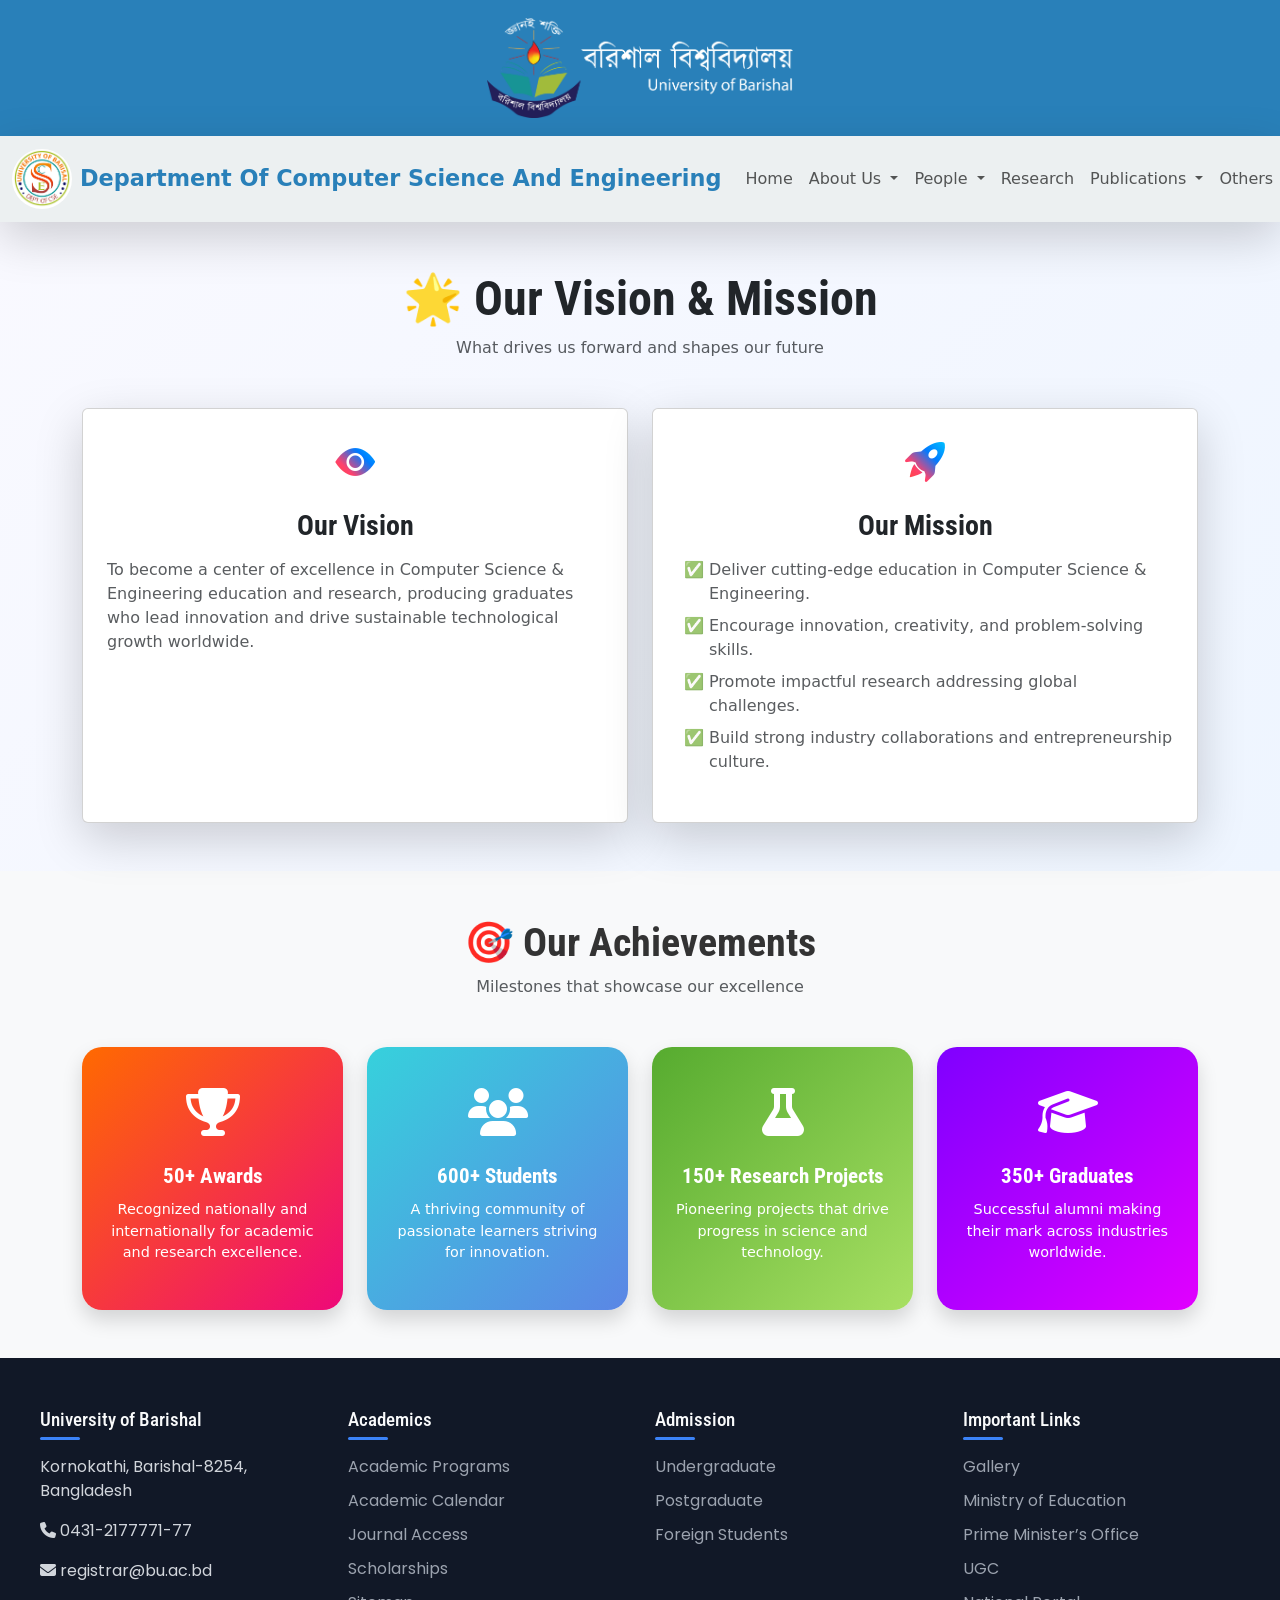
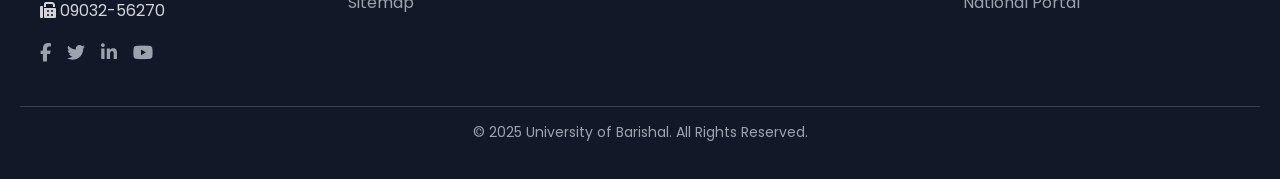
==== about.html @ ca5738fb "ADD All file" ====
<!DOCTYPE html>
<html lang="en">
<head>
    <meta charset="UTF-8">
    <meta name="viewport" content="width=device-width, initial-scale=1.0, maximum-scale=1.0, user-scalable=no">

    
    <link rel="stylesheet" href="style.css">
    
    <link rel="stylesheet" href="https://cdnjs.cloudflare.com/ajax/libs/font-awesome/6.4.0/css/all.min.css">
    <link rel="stylesheet" href="https://cdn.jsdelivr.net/npm/bootstrap-icons@1.10.5/font/bootstrap-icons.css">
    <link href="https://cdn.jsdelivr.net/npm/bootstrap@5.3.7/dist/css/bootstrap.min.css" rel="stylesheet" integrity="sha384-LN+7fdVzj6u52u30Kp6M/trliBMCMKTyK833zpbD+pXdCLuTusPj697FH4R/5mcr" crossorigin="anonymous">
    <link href="https://fonts.googleapis.com/css2?family=Poppins:wght@700&display=swap" rel="stylesheet">
    <link href="https://fonts.googleapis.com/css2?family=Roboto+Condensed:wght@400;700&display=swap" rel="stylesheet">

    <!-- AOS CSS -->
<link href="https://cdn.jsdelivr.net/npm/aos@2.3.4/dist/aos.css" rel="stylesheet">

<!-- AOS JS -->
<script src="https://cdn.jsdelivr.net/npm/aos@2.3.4/dist/aos.js"></script>


<link rel="icon" href="img/bu_logo.png" type="image/x-icon">


    <title>About |  BU CSE </title>

</head>


<body>


    
    <!-- navbar cover -->
<div class="nav_cover" >
    <a href="index.html" class="navbar-brand ">
        <img data-aos="fade-left" src="img/cover_logo.png" class="img-fluid " alt="Bu_logo" style="max-height: 100px; width:auto;">
    </a>
</div>




<!-- Bootstrap Navbar -->
<nav class="navbar navbar-expand-lg sticky-top shadow-lg" id="nav_bar">
  <div class="container-fluid">

    <!-- Logo + Department Name -->
    <a class="navbar-brand d-flex align-items-center" href="index.html">
      <img src="img/cse.jpg" alt="Bu_logo" style="max-height: 60px; width:auto; border-radius: 50%;" class="me-2">
      <span class="dept_name d-none d-md-inline" data-aos="slide-down">Department Of Computer Science And Engineering</span>
    </a>

    <!-- Hamburger Button for Mobile -->
    <button class="navbar-toggler" type="button" data-bs-toggle="collapse" data-bs-target="#navbarMenu" 
      aria-controls="navbarMenu" aria-expanded="false" aria-label="Toggle navigation">
      <span class="navbar-toggler-icon"></span>
    </button>

    <!-- Collapsible Menu -->
    <div class="collapse navbar-collapse" id="navbarMenu">
      <ul class="navbar-nav ms-auto mb-2 mb-lg-0">

        <!-- Home -->
        <li class="nav-item">
          <a class="nav-link" href="index.html">Home</a>
        </li>

        <!-- About Us -->
        <li class="nav-item dropdown">
          <a class="nav-link dropdown-toggle" href="#" id="aboutDropdown" role="button" data-bs-toggle="dropdown">
            About Us
          </a>
          <ul class="dropdown-menu">
            <li><a class="dropdown-item" href="#head-message">Message From Department Head</a></li>
            <li><a class="dropdown-item" href="#about-department">About The Department </a></li>
            <li><a class="dropdown-item" href="about.html">Vision & Mission</a></li>
            <li><a class="dropdown-item" href="about.html">Achievements</a></li>
          </ul>
        </li>

        <!-- Faculty -->
        <li class="nav-item dropdown">
          <a class="nav-link dropdown-toggle" href="#" id="facultyDropdown" role="button" data-bs-toggle="dropdown">
            People
          </a>
          <ul class="dropdown-menu">
            <li><a class="dropdown-item" href="people.html">Faculty</a></li>
            <li><a class="dropdown-item" href="people.html">Officers</a></li>
            <li><a class="dropdown-item" href="people.html">Staff</a></li>
          </ul>
        </li>


         <!-- Research -->
        <li class="nav-item">
          <a class="nav-link " href="research.html" id="researchDropdown" role="button" data-bs-toggle="dropdown">
            Research
          </a>
        </li>



    <!-- Programs -->
        <li class="nav-item dropdown">
          <a class="nav-link dropdown-toggle" href="#" id="programsDropdown" role="button" data-bs-toggle="dropdown">
            Publications
          </a>
          <ul class="dropdown-menu">
                <li><a class="dropdown-item" href="publication.html">Articles</a></li>
                <li><a class="dropdown-item" href="publication.html">Books</a></li>
                <li><a class="dropdown-item" href="publication.html">Book Chapters</a></li>
                <li><a class="dropdown-item" href="publication.html">Conferences</a></li>
                <li><a class="dropdown-item" href="publication.html">Publications</a></li>
                <li><a class="dropdown-item" href="publication.html">Monographs</a></li>
                <li><a class="dropdown-item" href="publication.html">Workshops</a></li>
        </ul>

        </li>

      <!-- Faculty -->
        <li class="nav-item dropdown">
          <a class="nav-link dropdown-toggle" href="#" id="facultyDropdown" role="button" data-bs-toggle="dropdown">
            Others
          </a>
          <ul class="dropdown-menu">
            <li><a class="dropdown-item" href="Curriculum.html">Curriculum</a></li>
            <li><a class="dropdown-item" href="Seminar.html"> Seminar/Workshop</a></li>
            <li><a class="dropdown-item" href="Chitizens.html">Chitizens Charter</a></li>
            <li><a class="dropdown-item" href="Alumni.html">Alumni</a></li>

          </ul>
        </li>
    
        <!-- Contact -->
        <li class="nav-item">
          <a class="nav-link" href="contact.html">Contact</a>
        </li>

      </ul>
    </div>
  </div>
</nav>








<!-- Vision & Mission Section -->
<section class="vision-mission py-5">
  <div class="container">
    <div class="text-center mb-5">
      <h2 class="fw-bold display-5">🌟 Our Vision & Mission</h2>
      <p class="text-muted">What drives us forward and shapes our future</p>
    </div>
    
    <div class="row g-4">
      <!-- Vision Card -->
      <div class="col-lg-6 col-md-12">
        <div class="card vision-card h-100 shadow-lg p-4" data-aos="fade-right">
          <div class="icon-box mb-3 text-center">
            <i class="bi bi-eye-fill fs-1 text-gradient"></i>
          </div>
          <h3 class="fw-bold text-center mb-3">Our Vision</h3>
          <p class="text-muted">
            To become a center of excellence in Computer Science & Engineering education and research, producing graduates who lead innovation and drive sustainable technological growth worldwide.
          </p>
        </div>
      </div>

      <!-- Mission Card -->
      <div class="col-lg-6 col-md-12">
        <div class="card mission-card h-100 shadow-lg p-4" data-aos="fade-left">
          <div class="icon-box mb-3 text-center">
            <i class="bi bi-rocket-takeoff-fill fs-1 text-gradient"></i>
          </div>
          <h3 class="fw-bold text-center mb-3">Our Mission</h3>
          <ul class="text-muted">
            <li>Deliver cutting-edge education in Computer Science & Engineering.</li>
            <li>Encourage innovation, creativity, and problem-solving skills.</li>
            <li>Promote impactful research addressing global challenges.</li>
            <li>Build strong industry collaborations and entrepreneurship culture.</li>
          </ul>
        </div>
      </div>
    </div>
  </div>
</section>







<!-- Achievements Section -->
<section class="achievements py-5">
  <div class="container">
    <div class="text-center mb-5">
      <h2 class="fw-bold" data-aos="fade-down">🎯 Our Achievements</h2>
      <p class="text-muted" data-aos="fade-up">Milestones that showcase our excellence</p>
    </div>

    <div class="row g-4">
      <!-- Achievement Card 1 -->
      <div class="col-md-6 col-lg-3" data-aos="zoom-in" data-aos-delay="100">
        <div class="achievement-card gradient-1">
          <div class="icon-box">
            <i class="fas fa-trophy"></i>
          </div>
          <h4>50+ Awards</h4>
          <p>Recognized nationally and internationally for academic and research excellence.</p>
        </div>
      </div>

      <!-- Achievement Card 2 -->
      <div class="col-md-6 col-lg-3" data-aos="zoom-in" data-aos-delay="200">
        <div class="achievement-card gradient-2">
          <div class="icon-box">
            <i class="fas fa-users"></i>
          </div>
          <h4>600+ Students</h4>
          <p>A thriving community of passionate learners striving for innovation.</p>
        </div>
      </div>

      <!-- Achievement Card 3 -->
      <div class="col-md-6 col-lg-3" data-aos="zoom-in" data-aos-delay="300">
        <div class="achievement-card gradient-3">
          <div class="icon-box">
            <i class="fas fa-flask"></i>
          </div>
          <h4>150+ Research Projects</h4>
          <p>Pioneering projects that drive progress in science and technology.</p>
        </div>
      </div>

      <!-- Achievement Card 4 -->
      <div class="col-md-6 col-lg-3" data-aos="zoom-in" data-aos-delay="400">
        <div class="achievement-card gradient-4">
          <div class="icon-box">
            <i class="fas fa-graduation-cap"></i>
          </div>
          <h4>350+ Graduates</h4>
          <p>Successful alumni making their mark across industries worldwide.</p>
        </div>
      </div>
    </div>
  </div>
</section>


























<footer>
  <div class="footer-container">
    <!-- Contact Info -->
    <div>
      <h3>University of Barishal</h3>
      <p>Kornokathi, Barishal-8254, Bangladesh</p>
      <p><i class="fa-solid fa-phone"></i> 0431-2177771-77</p>
      <p><i class="fa-solid fa-envelope"></i> registrar@bu.ac.bd</p>
      <p><i class="fa-solid fa-fax"></i> 09032-56270</p>
      <div class="social-icons">
        <a href="#"><i class="fab fa-facebook-f"></i></a>
        <a href="#"><i class="fab fa-twitter"></i></a>
        <a href="#"><i class="fab fa-linkedin-in"></i></a>
        <a href="#"><i class="fab fa-youtube"></i></a>
      </div>
    </div>

    <!-- Academics -->
    <div>
      <h3>Academics</h3>
      <ul>
        <li><a href="#">Academic Programs</a></li>
        <li><a href="#">Academic Calendar</a></li>
        <li><a href="#">Journal Access</a></li>
        <li><a href="#">Scholarships</a></li>
        <li><a href="#">Sitemap</a></li>
      </ul>
    </div>

    <!-- Admission -->
    <div>
      <h3>Admission</h3>
      <ul>
        <li><a href="#">Undergraduate</a></li>
        <li><a href="#">Postgraduate</a></li>
        <li><a href="#">Foreign Students</a></li>
      </ul>
    </div>

    <!-- Important Links -->
    <div>
      <h3>Important Links</h3>
      <ul>
        <li><a href="#">Gallery</a></li>
        <li><a href="#">Ministry of Education</a></li>
        <li><a href="#">Prime Minister’s Office</a></li>
        <li><a href="#">UGC</a></li>
        <li><a href="#">National Portal</a></li>
      </ul>
    </div>
  </div>

  <div class="bottom-bar">
    <p>© 2025 University of Barishal. All Rights Reserved.</p>
  </div>
</footer>

<a href="#top" id="goUpBtn" class="btn " 
   style="position: fixed; background-color : #2980b9; color : white; bottom: 20px; right: 20px; display: none; z-index: 999;">
  <i class="fas fa-arrow-up"></i>
</a>





<!-- script part -->
    <script  src="navbar.js"> </script>
    <script src="https://cdn.jsdelivr.net/npm/bootstrap@5.3.7/dist/js/bootstrap.bundle.min.js" integrity="sha384-ndDqU0Gzau9qJ1lfW4pNLlhNTkCfHzAVBReH9diLvGRem5+R9g2FzA8ZGN954O5Q" crossorigin="anonymous"></script>
    <script src="script.js"></script>
    



</body>

</html>
---- style.css ----
:root{
    --pc :#2980b9  ;
    --sc : #0984e3;
    --tc :#95a5a6 ;
    --dc : #2c3e50;
    --wc : #ecf0f1;
    --twc : #fff;
    --tdc : #34495e;
}

 html {
    scroll-behavior: smooth;
  }
  
  section{
        scroll-margin-top: 40vh ;

  }

body{
  background-color: var(--wc);   
  overflow-x: hidden;    
}


h1, h2, h3, h4, h5, h6 {
  font-family: 'Roboto Condensed', sans-serif;
}

#nav_bar{
    position: sticky;
    top: 0;
    background-color: var(--wc);
}

.nav a{
    color : var(--tdc);
}

.nav_cover{
    width: 100%;
    background-color: var(--pc);
    display: flex;
    justify-content: center;
    align-items: center;
    padding:2vh 0vh 2vh 0vh ;
    z-index: 1000;
}

.nav_logo{
    display: none;
}

.dept_name {
  font-size: 1.4rem;
  color: var(--pc);
  font-weight: 700;
} 



.section{
    background-color: red;
    height: 500vh;
}

.dropdown ul{
    background-color: rgba(255, 255, 255,.60);
    backdrop-filter: blur(5px);
    box-shadow: .5vh .5vh 2vh var(--dc) ;
    z-index: 1000;
}

.dropdown ul li a:hover{
background-color: var(--wc);
}



#nav_bar {
  transition: transform 0.4s ease, opacity 0.4s ease;
}

.hide-navbar {
  opacity: 0;
  transform: translateY(-100%);
}

.show-navbar {
  opacity: 1;
  transform: translateY(0);
}



/* Glass dropdown */
.dropdown-menu {
  background: rgba(255, 255, 255, 0.1); /* transparent glass */
  backdrop-filter: blur(8px);
  border: 1vh solid rgba(255, 255, 255);
  position: relative;
  overflow: hidden;
}


/* Light passing effect behind content */
.dropdown-menu::before {
  content: "";
  position: absolute;
  top: -50%;
  left: -75%;
  width: 10%;
  height: 200%;
  background: rgba(255, 255, 255, 0.5);
  transform: rotate(25deg);
  filter: blur(2vh);
  animation: lightPass 2s linear infinite;

  /* send behind content */
  z-index: 0;
  pointer-events: none;
}

/* Ensure dropdown items stay above the light */
.dropdown-item {
  position: relative;
  z-index: 1; /* above the light */
}

/* Animation for light passing */
@keyframes lightPass {
  0% {
    left: -75%;
  }
  100% {
    left: 125%;
  }
}




.slideshow {
  position: relative;
  height: 50vh;
  overflow: hidden; /* ensures zoomed image doesn't overflow */
}

.slideshow::before {
  content: "";
  position: absolute;
  top: 0; left: 0;
  width: 100%; height: 100%;
  background-image: url(img/slide2.jpg);
  background-size: cover;
  background-position: top;
  background-repeat: no-repeat;
  transition: transform 1s ease-in-out;
  z-index: -1; /* behind the content */

  /* Color overlay */
  background-color: #00000072; /* dark filter */
  background-blend-mode: overlay; /* blends color with image */
}

.slideshow:hover::before {
  transform: scale(1.2); /* zoom effect on hover */
}


.slideshow_content {
  position: absolute;        
  top: 60%;                   
  left: 50%;                  
  transform: translate(-50%, -50%);
  text-align: center;
  color: var(--wc);          
  z-index: 10;                /* on top */
  padding: 1rem 2rem;
  background-color: rgba(0, 0, 0, 0.3); 
  border-radius: 8px; 
  backdrop-filter: blur(4px);
  overflow: hidden;           /* contain light effect */
}

.slideshow_content::after {
  content: "";
  position: absolute;
  top: -50%;
  left: -75%;
  width: 15%;                  /* width of light streak */
  height: 200%;
  background: rgba(255, 255, 255, 0.3); /* soft white light */
  transform: rotate(25deg);
  filter: blur(2vh);
  animation: lightPass 5s linear infinite;
  z-index: 0;                  /* above background but below text */
  pointer-events: none;  
}

 .custom-btn {
    border-width: 2px;
    transition: all 0.3s ease;
  }
  .custom-btn:hover {
    background-color: white;
    color: black !important;
    box-shadow: 0 0 15px rgba(255,255,255,0.6);
  }



.navbar-nav > li > a:hover 
{
  color: var(--pc);
  border-bottom: 2px solid var(--pc);
}





.notice_content
{
  background-color: var(--wc);
  padding: 1vw;
  border-radius: 2vh;
  transition: .3s;
    position: relative;
  overflow: hidden; /* keep shine inside */

}

.notice_content h1{
  font: .5rem;
}

.notice_content:hover
{
  transform: scale(1.02);
}


.notice_content::before {
  content: "";
  position: absolute;
  top: 0;
  left: -75%; /* start outside */
  width: 50%;
  height: 100%;
  background: linear-gradient(
    120deg,
    transparent,
    rgba(255, 255, 255, 0.6),
    transparent
  );
  transform: skewX(-25deg); /* slanted shine */
  z-index: 1;
}



.notice_content:hover::before {
  animation: shine 1s ease forwards;
}

@keyframes shine {
  0% {
    left: -75%;
  }
  100% {
    left: 125%;
  }
}



.welcome
{
  text-align: center;
  background-color : var(--wc);

}

.chairman_info .post
{
  color: var(--sc);
}

.chairman_info span p{
  color: var(--sc);
}

.chairman_info .image
{
  display: inline-block;
  width: 20vh;
  height: 20vh;
  border-radius: 50%;
  background-image: url(img/chairman.jpg);
  background-size: cover;
  background-position: top;
  background-repeat: no-repeat;
  border: 1vh solid var(--pc);
  margin : 5vh;
}

.chairman_info .image img{
  width: 20vh;
}


.welcome-info
{
text-align: center;
background-color: var(--pc);
padding: 2vh;
color : var(--twc);
border-radius: 5vh 5vh 0vh 0vh;

}

.welcome-info h1{

  font-weight: 1000;
  color: var(--twc);
}



.devide{
  display: flex;
  justify-content: center;
  align-items: center;
  margin : 3vh;
}


.devide .bar{
  display: inline-block;
  height: .5vh;
  width: 10vw;
  margin-left: 5vh;
  margin-right: 5vh;
  border-radius: 5vh;
  background-color: white;

}

.devide i{
  animation: star_rotate 10s linear infinite ;
}


@keyframes star_rotate {
  0% {
    transform: rotate(0deg);
  }
  100% {
    transform: rotate(360deg);
  }
}


.about{
  display: flex;
  justify-content: center;
  align-items: center;
  margin-top: 10vh;
  overflow: hidden;
  border-radius: 10vh;
  transition: .4s;
  background-color: var(--wc);
}

.about:hover{
  transform: scale(1.02);
}

.about .about-content h1{
  color: var(--sc);
}

.about .image img
{
  width: 40vw;
  height: 50vh;
  border-radius: 10vh 0vh 0vh 10vh;
  overflow: hidden;

}




/* Light-passing hover template */
.shine {
  position: relative;
  overflow: hidden;              /* keep sweep inside */
  z-index: 0;                    /* create a stacking context */
  --shine-angle: 75deg;          /* tweak if you like */
  --shine-opacity: .45;          /* 0–1 */
  --shine-width: 55%;            /* sweep thickness */
  --shine-duration: 1500ms;       /* animation time */
}

.shine::after {
  content: "";
  position: absolute;
  inset: -10% calc(-1 * var(--shine-width)) -10% calc(-1 * var(--shine-width));
  background: linear-gradient(
    var(--shine-angle),
    transparent,
    rgba(255,255,255,var(--shine-opacity)),
    transparent
  );
  transform: translateX(-120%) skewX(-20deg);
  pointer-events: none;          /* never block clicks/hover */
  mix-blend-mode: screen;        /* bright white sweep effect */
}

/* trigger on hover + keyboard focus */
.shine:hover::after,
.shine:focus-visible::after {
  animation: shine-sweep var(--shine-duration) ease-out forwards;
}

@keyframes shine-sweep {
  to { transform: translateX(140%) skewX(-20deg); }
}

/* Respect users who prefer reduced motion */
@media (prefers-reduced-motion: reduce) {
  .shine:hover::after,
  .shine:focus-visible::after { animation: none; }
}


/* Dark shine effect for light cards */
.shine-dark-on-light {
  position: relative;
  overflow: hidden;              
  z-index: 0;                    
  --shine-angle: 75deg;          
  --shine-opacity: 0.15;        /* subtle dark overlay */
  --shine-width: 60%;            
  --shine-duration: 1500ms;       
}

.shine-dark-on-light::after {
  content: "";
  position: absolute;
  inset: -10% calc(-1 * var(--shine-width)) -10% calc(-1 * var(--shine-width));
  background: linear-gradient(
    var(--shine-angle),
    transparent,
    rgba(0,0,0,var(--shine-opacity)),
    transparent
  );
  transform: translateX(-120%) skewX(-20deg);
  pointer-events: none;          
  mix-blend-mode: multiply;      /* dark effect on light background */
  border-radius: inherit;        /* matches parent border radius */
}

/* trigger on hover + keyboard focus */
.shine-dark-on-light:hover::after,
.shine-dark-on-light:focus-visible::after {
  animation: dark-shine-sweep var(--shine-duration) ease-out forwards;
}

@keyframes dark-shine-sweep {
  to { transform: translateX(140%) skewX(-20deg); }
}

/* Respect users who prefer reduced motion */
@media (prefers-reduced-motion: reduce) {
  .shine-dark-on-light:hover::after,
  .shine-dark-on-light:focus-visible::after { animation: none; }
}



.faculty
{
  background-color: var(--wc);
  text-align: center;
    padding: 5vh;


}

.faculty-start
{
  text-align: center;
  background-color: var(--pc);
  color: var(--wc);
  padding: 2vh;
  border-radius: 5vh 5vh 0vh 0vh;
  margin-top : 10vh;
}

.fa-calendar-alt
{
  color : var(--pc);  
}



  footer {
    background: #111827;
    color: #d1d5db;
    padding: 50px 20px 20px;
    font-family: "Poppins", sans-serif;
  }

  footer .footer-container {
    display: grid;
    grid-template-columns: repeat(auto-fit, minmax(220px, 1fr));
    gap: 30px;
    max-width: 1200px;
    margin: auto;
  }

  footer h3 {
    color: #f9fafb;
    margin-bottom: 15px;
    font-size: 1.2rem;
    position: relative;
  }

  footer h3::after {
    content: "";
    display: block;
    width: 40px;
    height: 3px;
    background: #3b82f6;
    margin-top: 6px;
    border-radius: 2px;
    transition: width 0.3s ease;
  }

  footer h3:hover::after {
    width: 80px;
  }

  footer ul {
    list-style: none;
    padding: 0;
  }

  footer ul li {
    margin-bottom: 10px;
  }

  footer ul li a {
    color: #9ca3af;
    text-decoration: none;
    transition: color 0.3s ease, padding-left 0.3s ease;
    display: inline-block;
  }

  footer ul li a:hover {
    color: #3b82f6;
    padding-left: 6px;
  }

  footer .social-icons a {
    display: inline-block;
    margin-right: 12px;
    font-size: 18px;
    color: #9ca3af;
    transition: color 0.3s ease, transform 0.3s ease;
  }

  footer .social-icons a:hover {
    color: #3b82f6;
    transform: scale(1.2);
  }

  footer .bottom-bar {
    text-align: center;
    margin-top: 40px;
    padding-top: 15px;
    border-top: 1px solid #374151;
    font-size: 14px;
    color: #9ca3af;
  }

  /* Responsive */
  @media (max-width: 600px) {
    footer {
      text-align: center;
    }
    footer .social-icons {
      margin-top: 10px;
    }
  }

  #facultyRow .faculty-card
{
  transition: .4s;
}

  #facultyRow .faculty-card:hover
  {
    transform: scale(1.03);
  }


.research-section {
  padding: 80px 20px;
  background: linear-gradient(135deg, var(--pc), var(--sc), var(--dc));
  color: white;
  text-align: center;
  position: relative;
  overflow: hidden;
}

.research-section::before {
  content: "";
  position: absolute;
  width: 150%;
  height: 150%;
  top: -20%;
  left: -20%;
  background: radial-gradient(circle at 30% 30%, rgba(255,255,255,0.1), transparent 70%);
  animation: float 10s infinite linear;
}

@keyframes float {
  0% { transform: rotate(0deg); }
  100% { transform: rotate(360deg); }
}

.research-title {
  font-size: 2.8rem;
  margin-bottom: 10px;
  font-weight: 700;
}

.research-subtitle {
  font-size: 1.2rem;
  margin-bottom: 50px;
  opacity: 0.9;
}

.research-grid {
  display: grid;
  grid-template-columns: repeat(auto-fit, minmax(260px, 1fr));
  gap: 25px;
}

.research-card {
  background: rgba(255, 255, 255, 0.1);
  padding: 25px;
  border-radius: 20px;
  backdrop-filter: blur(12px);
  transition: all 0.4s ease;
  transform: translateY(0);
  cursor: pointer;
  position: relative;
  overflow: hidden;
}

.research-card:hover {
  transform: translateY(-10px) scale(1.05);
  box-shadow: 0 12px 25px rgba(0,0,0,0.3);
  background: rgba(255,255,255,0.15);
}

.card-icon {
  font-size: 3rem;
  margin-bottom: 15px;
  animation: bounce 2s infinite;
}

@keyframes bounce {
  0%, 100% { transform: translateY(0); }
  50% { transform: translateY(-8px); }
}

.research-card h3 {
  font-size: 1.6rem;
  margin-bottom: 10px;
}

.research-card p {
  font-size: 1rem;
  opacity: 0.9;
  margin-bottom: 20px;
}

.btn-explore {
  display: inline-block;
  padding: 10px 20px;
  background: var(--wc);
  color : var(--tdc);

  border-radius: 25px;
  font-weight: 600;
  text-decoration: none;
  transition: all 0.3s ease;
}

.btn-explore:hover {
  background: var(--pc);
  color : var(--twc);
  transform: scale(1.05);
}






/* Publications Section */
.publications {
  position: relative;
  overflow: hidden;
}

/* Card Styling */
.pub-card {
  position: relative;
  transition: transform 0.4s ease, box-shadow 0.4s ease;
}

.pub-card:hover {
  transform: translateY(-5px) scale(1.02);
  box-shadow: 0 1.5rem 3rem rgba(0,0,0,0.2);
}

/* Tag Badges */
.pub-tag {
  position: absolute;
  top: 0.8rem;
  right: 0.8rem;
  font-size: 0.75rem;
  font-weight: 600;
  padding: 0.25rem 0.75rem;
  border-radius: 50px;
  text-transform: uppercase;
  color: #fff;
  transition: transform 0.3s ease;
}

.pub-card:hover .pub-tag {
  transform: scale(1.1);
}

/* Card Title */
.pub-card .card-title {
  font-size: 1.25rem;
  font-weight: 600;
  margin-bottom: 0.5rem;
  transition: color 0.3s ease;
}

.pub-card:hover .card-title {
  color: #ff6b6b;
}

/* Card Text */
.pub-card .card-text {
  font-size: 0.95rem;
  color: #555;
  line-height: 1.5;
}

/* Buttons */
.pub-card .btn {
  font-size: 0.8rem;
  padding: 0.3rem 0.8rem;
  border-radius: 50px;
  transition: transform 0.3s ease, box-shadow 0.3s ease;
}

.pub-card .btn:hover {
  transform: translateY(-2px);
  box-shadow: 0 0.5rem 1rem rgba(0,0,0,0.15);
}

/* Responsive adjustments */
@media (max-width: 768px) {
  .pub-card .card-title {
    font-size: 1rem;
  }
  .pub-card .card-text {
    font-size: 0.85rem;
  }
  .pub-card .btn {
    font-size: 0.75rem;
  }
}





.statistics {
  background: linear-gradient(135deg, var(--wc), var(--twc));
  color: #333;
  font-family: 'Roboto', sans-serif;
}

.statistics h2 {
  font-weight: 700;
  font-size: 2.5rem;
  color: var(--sc);
  position: relative;
}

.statistics h2::after {
  content: "";
  display: block;
  width: 60px;
  height: 4px;
  background: var(--pc);
  margin: 10px auto 0;
  border-radius: 2px;
}

.stat-card {
  background: #fff;
  border-radius: 15px;
  padding: 30px 20px;
  transition: all 0.4s ease;
  position: relative;
  overflow: hidden;
  cursor: pointer;
}

.stat-card:hover {
  transform: translateY(-10px);
  box-shadow: 0 20px 40px rgba(0,0,0,0.1);
}

.stat-card .icon {
  font-size: 3rem;
  color: var(--pc);
  margin-bottom: 15px;
  transition: transform 0.4s ease;
}

.stat-card:hover .icon {
  transform: rotate(20deg) scale(1.2);
}

.stat-card h3 {
  font-size: 2.2rem;
  font-weight: 700;
  margin: 0 0 10px;
  color: #333;
}

.stat-card p {
  font-size: 1rem;
  color: #777;
}

@media (max-width: 768px) {
  .stat-card {
    padding: 25px 15px;
  }

  .stat-card .icon {
    font-size: 2.5rem;
  }

  .stat-card h3 {
    font-size: 2rem;
  }
}

@media (max-width: 480px) {
  .stat-card {
    padding: 20px 10px;
  }

  .stat-card .icon {
    font-size: 2rem;
  }

  .stat-card h3 {
    font-size: 1.8rem;
  }
}


/* Publisher styling */
.publisher {
  font-size: 0.9rem;
  color: #555;
  margin-top: 8px;
  font-style: italic;
}

/* See All button */
.btn-see-all {
  display: inline-block;
  padding: 12px 28px;
  background: linear-gradient(45deg, #007bff, #00c6ff);
  color: #fff;
  border-radius: 30px;
  font-weight: 600;
  text-decoration: none;
  transition: all 0.3s ease;
}

.btn-see-all:hover {
  background: linear-gradient(45deg, #0056b3, #0099cc);
  transform: translateY(-3px) scale(1.05);
  box-shadow: 0 6px 20px rgba(0, 123, 255, 0.3);
}





.vision-mission {
  background: linear-gradient(135deg, #f9f9ff, #eef5ff);
}

.vision-card, .mission-card {
  border-radius: 20px;
  border: none;
  position: relative;
  transition: all 0.4s ease-in-out;
  background: white;
}

.vision-card:hover, .mission-card:hover {
  transform: translateY(-10px) scale(1.02);
  box-shadow: 0 20px 40px rgba(0,0,0,0.15);
}

.text-gradient {
  background: linear-gradient(45deg, #ff4b2b, #ff416c, #007bff, #00c6ff);
  -webkit-background-clip: text;
  -webkit-text-fill-color: transparent;
}

.card ul li {
  margin-bottom: 8px;
  list-style: "✅ ";
}

.icon-box {
  animation: pulse 2s infinite;
}

@keyframes pulse {
  0%, 100% { transform: scale(1); opacity: 1; }
  50% { transform: scale(1.15); opacity: 0.7; }
}




.achievements {
  background: #f8f9fa;
}

.achievements h2 {
  font-size: 2.5rem;
  color: #333;
}

.achievement-card {
  background: white;
  border-radius: 20px;
  padding: 30px 20px;
  text-align: center;
  color: #fff;
  position: relative;
  overflow: hidden;
  transition: all 0.4s ease-in-out;
  box-shadow: 0 10px 20px rgba(0,0,0,0.15);
}

.achievement-card .icon-box {
  font-size: 3rem;
  margin-bottom: 15px;
}

.achievement-card h4 {
  font-weight: bold;
  margin-bottom: 10px;
  font-size: 1.3rem;
}

.achievement-card p {
  font-size: 0.9rem;
}

.achievement-card:hover {
  transform: translateY(-10px);
  box-shadow: 0 15px 25px rgba(0,0,0,0.25);
}

/* Colorful Gradients */
.gradient-1 {
  background: linear-gradient(135deg, #ff6a00, #ee0979);
}

.gradient-2 {
  background: linear-gradient(135deg, #36d1dc, #5b86e5);
}

.gradient-3 {
  background: linear-gradient(135deg, #56ab2f, #a8e063);
}

.gradient-4 {
  background: linear-gradient(135deg, #7f00ff, #e100ff);
}




.team-section .section-title {
  font-size: 2rem;
  font-weight: 700;
  color: #343a40;
}

.team-btn {
  border: 2px solid #0d6efd;
  background: #fff;
  color: #0d6efd;
  font-weight: 600;
  margin: 0 5px;
  padding: 8px 20px;
  border-radius: 50px;
  cursor: pointer;
  transition: all 0.3s ease;
}
.team-btn.active, .team-btn:hover {
  background: #0d6efd;
  color: #fff;
}

.group-title {
  font-size: 1.5rem;
  font-weight: 700;
  margin-bottom: 1rem;
  color: #6610f2;
  position: relative;
}
.group-title::after {
  content:"";
  width: 50px;
  height: 3px;
  background: linear-gradient(90deg, #0d6efd, #6610f2);
  display:block;
  margin-top:6px;
  border-radius:2px;
}

.team-card {
  background: #fff;
  border-radius: 15px;
  padding: 20px;
  box-shadow: 0 8px 25px rgba(0,0,0,0.12);
  text-align: center;
  transition: all 0.4s ease;
}

.team-card img {
  width: 100px;
  height: 100px;
  border-radius: 50%;
  margin-bottom: 15px;
  transition: transform 0.4s ease;
}

.team-card:hover img {
  transform: scale(1.1) rotate(5deg);
}

.team-card h5 {
  font-weight: 600;
  margin-bottom: 5px;
}

.team-card p {
  font-size: 0.9rem;
  color: #555;
  margin-bottom: 5px;
}

.team-card:hover {
  transform: translateY(-10px);
  box-shadow: 0 15px 35px rgba(0,0,0,0.25);
}

/* Shine animation */
.shine-dark-on-light {
  position: relative;
  overflow: hidden;
}
.shine-dark-on-light::after {
  content:"";
  position: absolute;
  inset: -10% -50%;
  background: linear-gradient(75deg, transparent, rgba(0,0,0,0.12), transparent);
  transform: translateX(-150%) skewX(-20deg);
  pointer-events: none;
  mix-blend-mode: multiply;
  transition: transform 1s ease;
}
.shine-dark-on-light:hover::after {
  transform: translateX(150%) skewX(-20deg);
}


.fade-in {
  animation: fadeIn 0.6s ease forwards;
}

@keyframes fadeIn {
  from { opacity: 0; transform: translateY(20px); }
  to { opacity: 1; transform: translateY(0); }
}

/* Active button styling */
.team-btn.active {
  background-color: #007bff;
  color: #fff;
  border-color: #007bff;
}



.research-section {
  font-family: 'Roboto', sans-serif;
}

.research-card {
  transition: transform 0.3s ease, box-shadow 0.3s ease, background-color 0.3s ease;
  border-radius: 12px;
}

.research-card:hover {
  transform: translateY(-10px);
  box-shadow: 0 15px 25px rgba(0,0,0,0.2);
  background: #f8f9fa;
}

.card-icon {
  font-size: 2rem;
}

.publisher {
  font-size: 0.85rem;
  color: #555;
}

.btn-outline-primary, .btn-outline-success, .btn-outline-warning, .btn-outline-danger {
  transition: all 0.3s ease;
}

.btn-outline-primary:hover, .btn-outline-success:hover, .btn-outline-warning:hover, .btn-outline-danger:hover {
  transform: scale(1.05);
  text-decoration: none;
}




.bu-research-card {
  
  transition: transform 0.4s ease, box-shadow 0.4s ease;
  border-radius: 12px;
}

.bu-research-card:hover {
  transform: translateY(-5px);
  box-shadow: 0 20px 30px rgba(0,0,0,0.2);
  background: #f8f9fa;
}

.bu-card-icon {
  font-size: 2.2rem;
  transition: transform 0.4s ease;
}


.bu-publisher {
  font-size: 0.85rem;
  color: #555;
}

.bu-research-title {
  color: #333;
}

.bu-research-subtitle {
  color: #666;
}

.btn-outline-primary, .btn-outline-success, .btn-outline-warning, .btn-outline-danger, .btn-outline-info {
  transition: all 0.3s ease;
}

.btn-outline-primary:hover, .btn-outline-success:hover, .btn-outline-warning:hover, .btn-outline-danger:hover, .btn-outline-info:hover {
  transform: scale(1.05);
  text-decoration: none;
}


#pubSearch::placeholder {
  color: #6c757d;
  font-style: italic;
}

#pubFilter {
  background-position: right 1rem center;
  background-size: 16px 16px;
  margin: 5vh;
}

@media (max-width: 767.98px) {
  #pubSearch, #pubFilter {
    font-size: 0.95rem;
  }
}
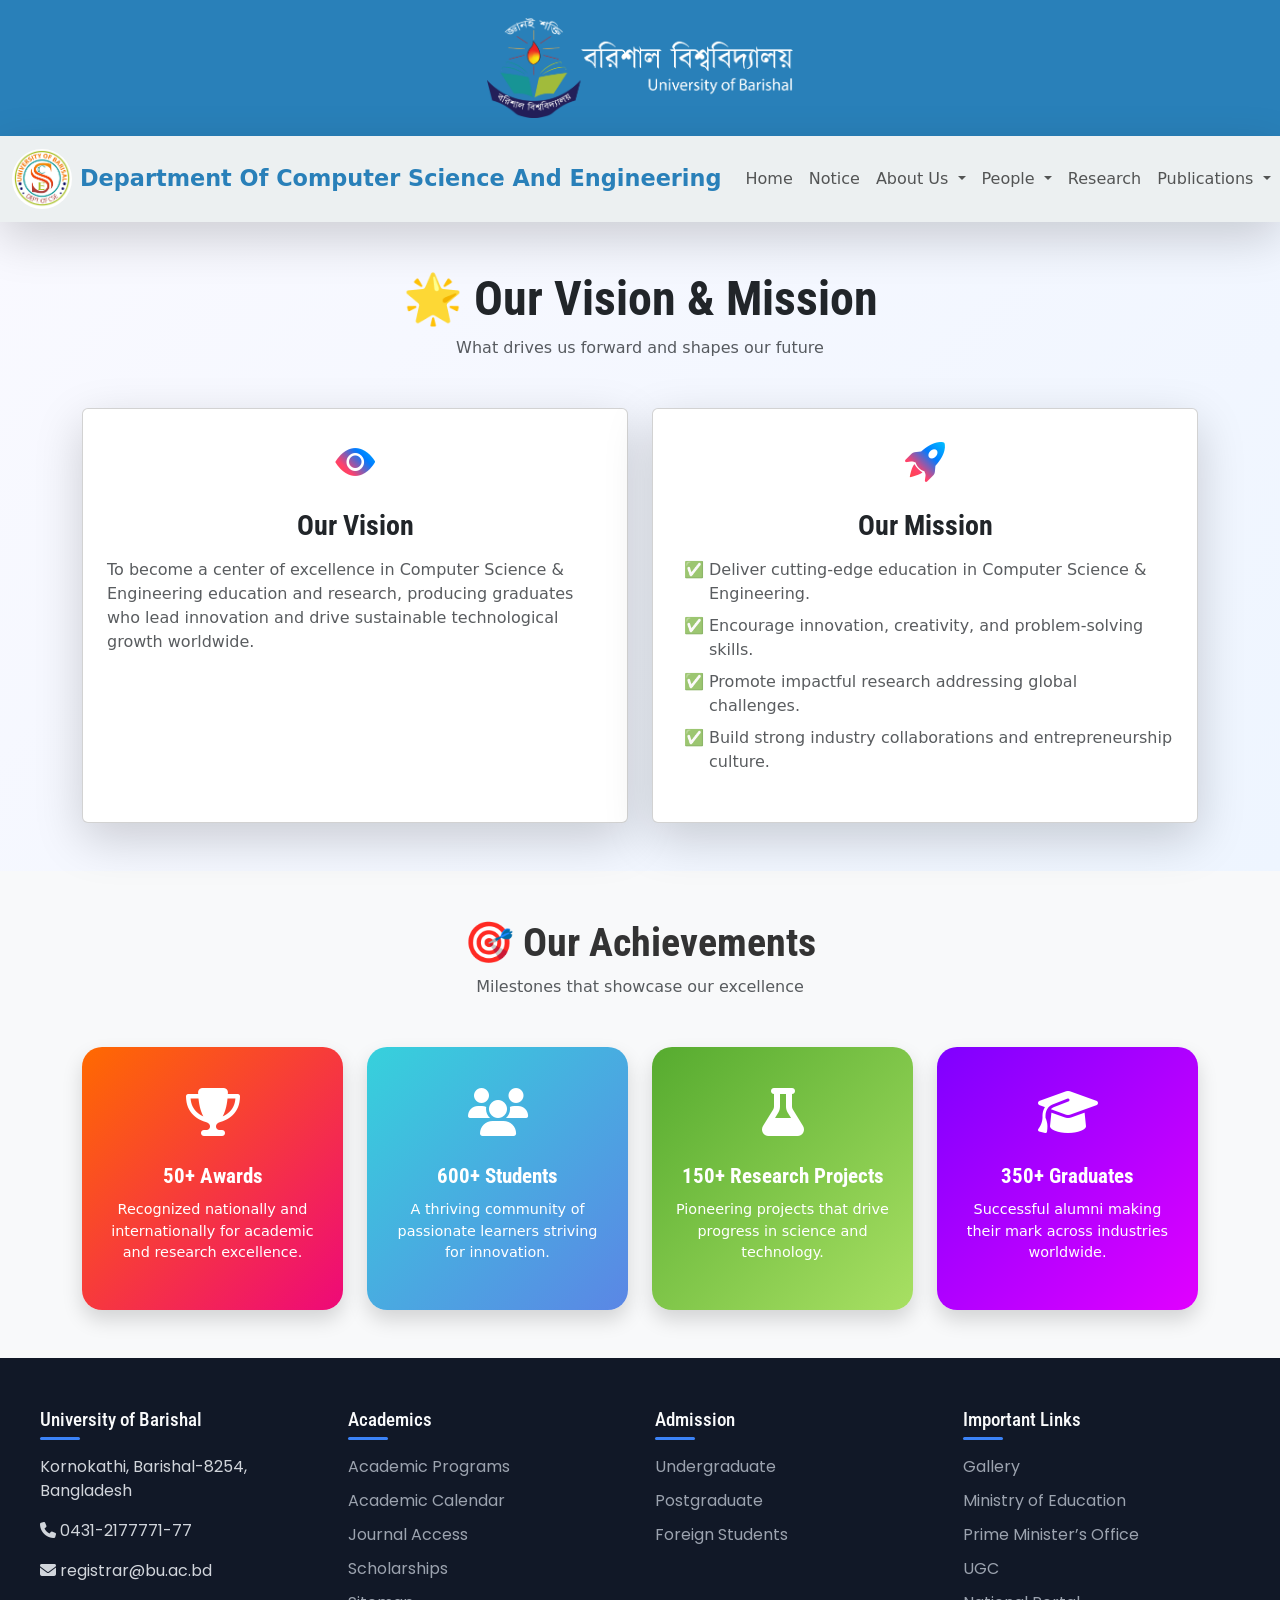
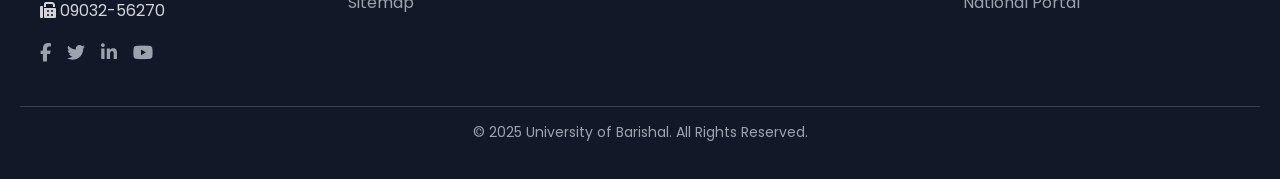
==== commit 3c6cdb3e: "update-1" ====
--- a/about.html
+++ b/about.html
@@ -66,6 +66,12 @@
         <li class="nav-item">
           <a class="nav-link" href="index.html">Home</a>
         </li>
+
+        <!-- Home -->
+        <li class="nav-item">
+          <a class="nav-link" href="notice.html">Notice</a>
+        </li>
+
 
         <!-- About Us -->
         <li class="nav-item dropdown">
@@ -145,6 +151,11 @@
 
 
 
+<!-- Loader -->
+<div id="loader-wrapper">
+  <div class="loader"></div>
+</div>
+
 
 
 
@@ -341,6 +352,45 @@
 </a>
 
 
+<script>
+  const images = document.images;
+  let loadedCount = 0;
+  let loaderHidden = false;
+
+  function hideLoader() {
+    if (!loaderHidden) {
+      loaderHidden = true;
+      document.body.classList.add("loaded");
+      // Initialize AOS after loader disappears
+      AOS.init({ duration: 1000, once: true });
+      setTimeout(() => AOS.refresh(), 100);
+    }
+  }
+
+  // Maximum loader time = 2 seconds
+  setTimeout(hideLoader, 2000);
+
+  if (images.length === 0) {
+    hideLoader();
+  } else {
+    for (let i = 0; i < images.length; i++) {
+      if (images[i].complete) {
+        loadedCount++;
+      } else {
+        images[i].addEventListener('load', () => {
+          loadedCount++;
+          if (loadedCount === images.length) hideLoader();
+        });
+        images[i].addEventListener('error', () => {
+          loadedCount++;
+          if (loadedCount === images.length) hideLoader();
+        });
+      }
+    }
+    if (loadedCount === images.length) hideLoader();
+  }
+</script>
+
 
 
 
--- a/style.css
+++ b/style.css
@@ -1226,3 +1226,41 @@
     font-size: 0.95rem;
   }
 }
+
+
+
+
+/* Loader wrapper */
+#loader-wrapper {
+  position: fixed;
+  top: 0;
+  left: 0;
+  width: 100%;
+  height: 100%;
+  background: var(--dc);
+  display: flex;
+  justify-content: center;
+  align-items: center;
+  z-index: 9999;
+}
+
+/* Spinner */
+.loader {
+  border: 8px solid #f3f3f3;
+  border-top: 8px solid var(--pc); /* change color if you want */
+  border-radius: 50%;
+  width: 70px;
+  height: 70px;
+  animation: spin 1s linear infinite;
+  
+}
+
+@keyframes spin {
+  0%   { transform: rotate(0deg); }
+  100% { transform: rotate(360deg); }
+}
+
+/* Hide loader when page is loaded */
+body.loaded #loader-wrapper {
+  display: none;
+}
